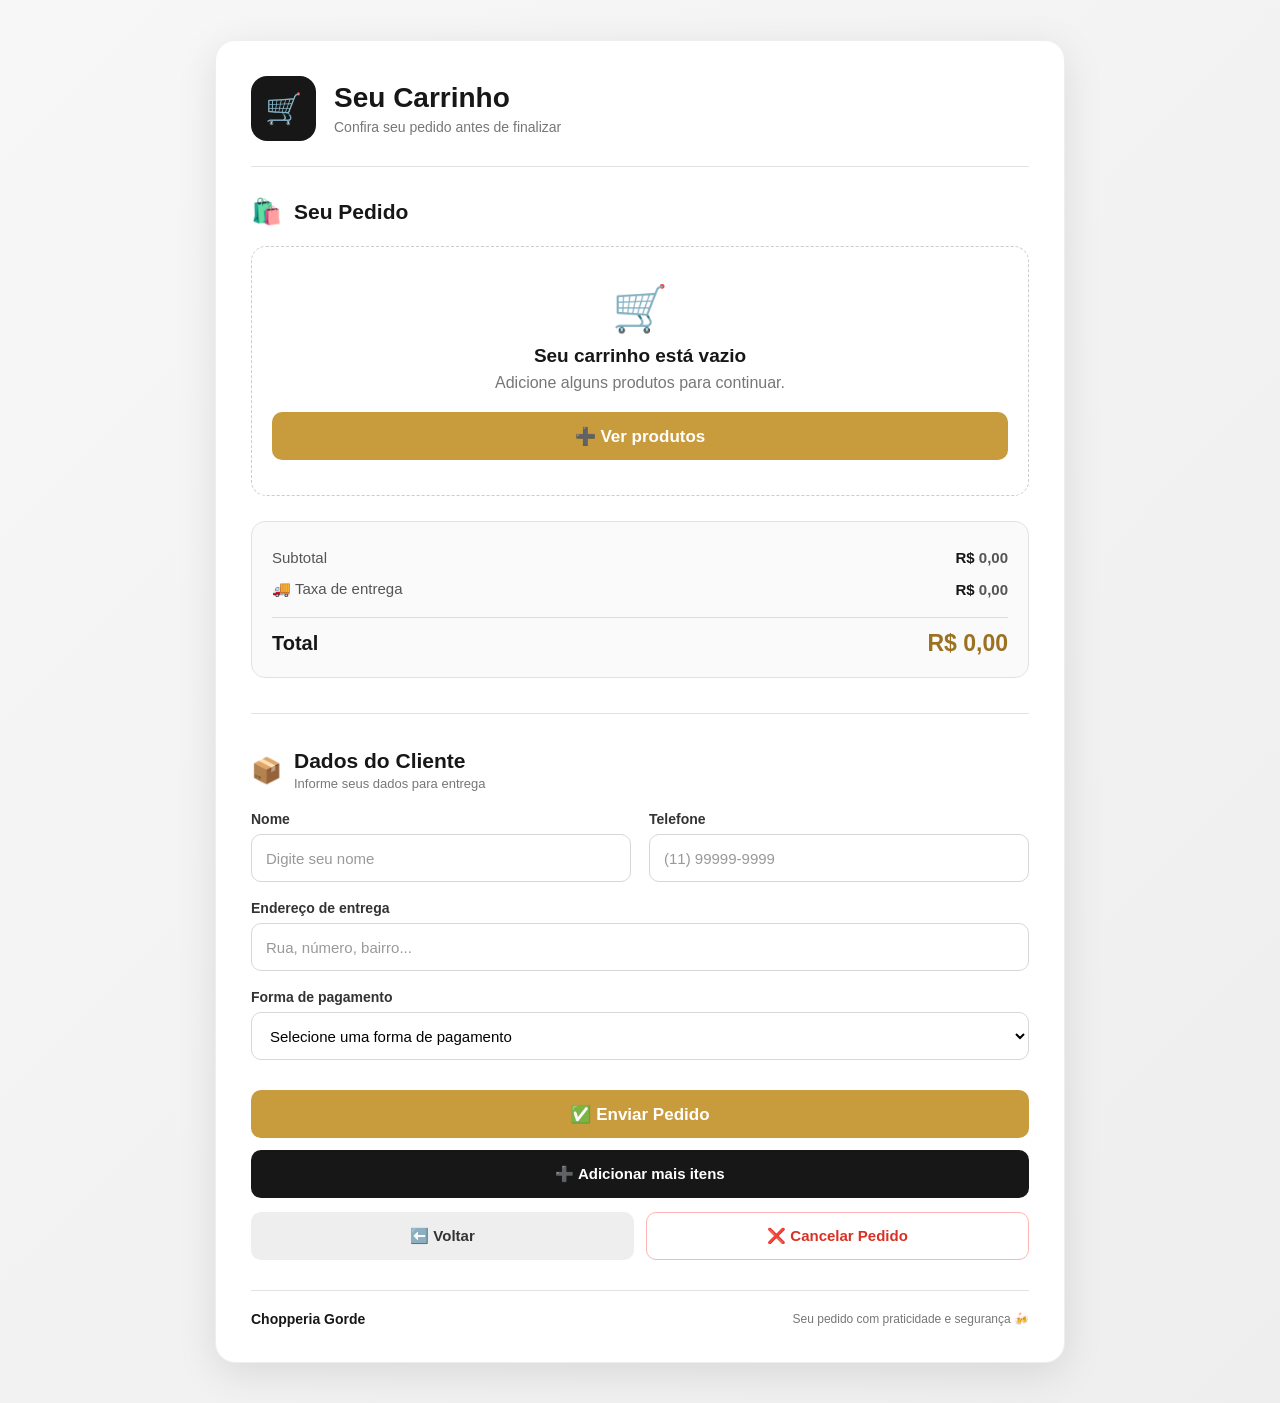
==== finalizar.html @ 3e79e614 "Add files via upload" ====
<!DOCTYPE html>
<html lang="pt-BR">

<head>
    <meta charset="UTF-8">

    <meta
        name="viewport"
        content="width=device-width, initial-scale=1.0"
    >

    <title>Finalizar Pedido - Chopperia Gorde</title>

    <link rel="stylesheet" href="style1.css">
</head>

<body>

    <main class="checkout-page">

        <div class="finalizar-container">

            <!-- CABEÇALHO -->
            <div class="checkout-header">

                <div class="icone-carrinho">
                    🛒
                </div>

                <div>
                    <h1>Seu Carrinho</h1>

                    <p>
                        Confira seu pedido antes de finalizar
                    </p>
                </div>

            </div>


            <!-- PRODUTOS -->
            <section class="pedido-section">

                <div class="section-title">
                    <span>🛍️</span>

                    <h2>Seu Pedido</h2>
                </div>

                <div id="lista">

                    <!-- PRODUTOS SERÃO INSERIDOS PELO JS -->

                </div>

                <div
                    id="carrinho-vazio"
                    class="carrinho-vazio hidden"
                >

                    <div class="vazio-icone">
                        🛒
                    </div>

                    <h3>Seu carrinho está vazio</h3>

                    <p>
                        Adicione alguns produtos para continuar.
                    </p>

                    <button
                        type="button"
                        class="btn btn-dourado"
                        onclick="window.location.href='index.html'"
                    >
                        ➕ Ver produtos
                    </button>

                </div>

            </section>


            <!-- RESUMO -->
            <section class="resumo">

                <div class="resumo-linha">

                    <span>Subtotal</span>

                    <strong>
                        R$ <span id="subtotal">0,00</span>
                    </strong>

                </div>


                <div class="resumo-linha">

                    <span>
                        🚚 Taxa de entrega
                    </span>

                    <strong>
                        R$ <span id="entrega">5,00</span>
                    </strong>

                </div>


                <div class="linha-total"></div>


                <div class="resumo-total">

                    <span>Total</span>

                    <strong>
                        R$ <span id="total">0,00</span>
                    </strong>

                </div>

            </section>


            <!-- DIVISÓRIA -->
            <div class="divisor"></div>


            <!-- DADOS DO CLIENTE -->
            <section class="cliente-section">

                <div class="section-title">

                    <span>📦</span>

                    <div>
                        <h2>Dados do Cliente</h2>

                        <p>
                            Informe seus dados para entrega
                        </p>
                    </div>

                </div>


                <div class="form-grid">

                    <!-- NOME -->
                    <div class="campo">

                        <label for="nome">
                            Nome
                        </label>

                        <input
                            type="text"
                            id="nome"
                            placeholder="Digite seu nome"
                            autocomplete="name"
                        >

                    </div>


                    <!-- TELEFONE -->
                    <div class="campo">

                        <label for="telefone">
                            Telefone
                        </label>

                        <input
                            type="tel"
                            id="telefone"
                            placeholder="(11) 99999-9999"
                            autocomplete="tel"
                        >

                    </div>


                    <!-- ENDEREÇO -->
                    <div class="campo campo-completo">

                        <label for="endereco">
                            Endereço de entrega
                        </label>

                        <input
                            type="text"
                            id="endereco"
                            placeholder="Rua, número, bairro..."
                            autocomplete="street-address"
                        >

                    </div>


                    <!-- PAGAMENTO -->
                    <div class="campo campo-completo">

                        <label for="pagamento">
                            Forma de pagamento
                        </label>

                        <select id="pagamento">

                            <option value="">
                                Selecione uma forma de pagamento
                            </option>

                            <option value="Pix">
                                💠 Pix
                            </option>

                            <option value="Cartão">
                                💳 Cartão
                            </option>

                            <option value="Dinheiro">
                                💵 Dinheiro
                            </option>

                        </select>

                    </div>

                </div>

            </section>


            <!-- BOTÕES -->
            <section class="acoes">

                <button
                    type="button"
                    class="btn btn-dourado"
                    onclick="finalizar()"
                >
                    ✅ Enviar Pedido
                </button>


                <button
                    type="button"
                    class="btn btn-secundario"
                    onclick="window.location.href='index.html'"
                >
                    ➕ Adicionar mais itens
                </button>


                <div class="acoes-secundarias">

                    <button
                        type="button"
                        class="btn btn-voltar"
                        onclick="voltar()"
                    >
                        ⬅️ Voltar
                    </button>


                    <button
                        type="button"
                        class="btn btn-cancelar"
                        onclick="cancelarPedido()"
                    >
                        ❌ Cancelar Pedido
                    </button>

                </div>

            </section>


            <!-- RODAPÉ -->
            <footer class="checkout-footer">

                <strong>Chopperia Gorde</strong>

                <span>
                    Seu pedido com praticidade e segurança 🍻
                </span>

            </footer>

        </div>

    </main>

    <script>
            /* =====================================================
            CONFIGURAÇÕES
            ===================================================== */

            const TAXA_ENTREGA = 5.00;

            // WhatsApp da Chopperia Gorde
            const WHATSAPP = "5511932286206";


            /* =====================================================
            FORMATAR DINHEIRO
            ===================================================== */

            function formatarPreco(valor) {

                return Number(valor)
                    .toFixed(2)
                    .replace(".", ",");

            }


            /* =====================================================
            PEGAR CESTA DO LOCALSTORAGE
            ===================================================== */

            function obterCesta() {

                try {

                    return JSON.parse(
                        localStorage.getItem("cesta")
                    ) || [];

                } catch (erro) {

                    console.error("Erro ao carregar cesta:", erro);

                    return [];

                }

            }


            /* =====================================================
            MOSTRAR PRODUTOS NO FINALIZAR
            ===================================================== */

            function carregarPedido() {

                const cesta = obterCesta();

                const lista =
                    document.getElementById("lista");

                const carrinhoVazio =
                    document.getElementById("carrinho-vazio");

                const subtotalElemento =
                    document.getElementById("subtotal");

                const entregaElemento =
                    document.getElementById("entrega");

                const totalElemento =
                    document.getElementById("total");


                if (!lista) {
                    return;
                }


                /* ================================================
                CESTA VAZIA
                ================================================= */

                if (cesta.length === 0) {

                    lista.innerHTML = "";

                    if (carrinhoVazio) {
                        carrinhoVazio.classList.remove("hidden");
                    }

                    subtotalElemento.textContent =
                        "0,00";

                    entregaElemento.textContent =
                        "0,00";

                    totalElemento.textContent =
                        "0,00";

                    return;
                }


                if (carrinhoVazio) {
                    carrinhoVazio.classList.add("hidden");
                }


                lista.innerHTML = "";


                let subtotal = 0;


                /* ================================================
                PRODUTOS
                ================================================= */

                cesta.forEach((produto, index) => {

                    const preco =
                        Number(produto.preco) || 0;

                    const quantidade =
                        Number(produto.quantidade) || 0;

                    const valorProduto =
                        preco * quantidade;

                    subtotal += valorProduto;


                    const item =
                        document.createElement("div");

                    item.className =
                        "item-pedido";


                    item.innerHTML = `

                        <div class="produto-info">

                            <strong>
                                ${produto.nome}
                            </strong>

                            <span>
                                R$ ${formatarPreco(preco)} cada
                            </span>

                        </div>


                        <div class="produto-controles">

                            <button
                                type="button"
                                onclick="diminuirItem(${index})">
                                −
                            </button>

                            <strong>
                                ${quantidade}
                            </strong>

                            <button
                                type="button"
                                onclick="aumentarItem(${index})">
                                +
                            </button>

                        </div>


                        <div class="produto-valor">

                            R$ ${formatarPreco(valorProduto)}

                        </div>

                    `;


                    lista.appendChild(item);

                });


                /* ================================================
                TOTAL
                ================================================= */

                const total =
                    subtotal + TAXA_ENTREGA;


                subtotalElemento.textContent =
                    formatarPreco(subtotal);

                entregaElemento.textContent =
                    formatarPreco(TAXA_ENTREGA);

                totalElemento.textContent =
                    formatarPreco(total);

            }


            /* =====================================================
            AUMENTAR ITEM
            ===================================================== */

            function aumentarItem(index) {

                const cesta = obterCesta();

                if (!cesta[index]) {
                    return;
                }


                cesta[index].quantidade++;


                localStorage.setItem(
                    "cesta",
                    JSON.stringify(cesta)
                );


                carregarPedido();

            }


            /* =====================================================
            DIMINUIR ITEM
            ===================================================== */

            function diminuirItem(index) {

                const cesta = obterCesta();

                if (!cesta[index]) {
                    return;
                }


                cesta[index].quantidade--;


                if (cesta[index].quantidade <= 0) {

                    cesta.splice(index, 1);

                }


                localStorage.setItem(
                    "cesta",
                    JSON.stringify(cesta)
                );


                carregarPedido();

            }


            /* =====================================================
            BOTÃO VOLTAR
            ===================================================== */

            function voltar() {

                window.history.back();

            }


            /* =====================================================
            CANCELAR PEDIDO
            ===================================================== */

            function cancelarPedido() {

                const confirmar =
                    confirm(
                        "Tem certeza que deseja cancelar o pedido?"
                    );


                if (!confirmar) {
                    return;
                }


                localStorage.removeItem("cesta");

                localStorage.removeItem("ultimoPedido");


                window.location.href =
                    "index.html";

            }


            /* =====================================================
            PAGAMENTO PIX
            ===================================================== */

            function verificarPagamento() {

                const pagamento =
                    document.getElementById("pagamento").value;

                const pixBox =
                    document.getElementById("pixBox");


                if (!pixBox) {
                    return;
                }


                if (pagamento === "Pix") {

                    pixBox.classList.remove("hidden");

                } else {

                    pixBox.classList.add("hidden");

                }

            }


            /* =====================================================
            FINALIZAR PEDIDO
            ===================================================== */

            function finalizar() {

                const nome =
                    document
                        .getElementById("nome")
                        .value
                        .trim();


                const telefone =
                    document
                        .getElementById("telefone")
                        .value
                        .trim();


                const endereco =
                    document
                        .getElementById("endereco")
                        .value
                        .trim();


                const pagamento =
                    document
                        .getElementById("pagamento")
                        .value;


                /* ================================================
                VALIDAÇÕES
                ================================================= */

                if (nome === "") {

                    alert("Digite seu nome.");

                    document
                        .getElementById("nome")
                        .focus();

                    return;

                }


                if (telefone === "") {

                    alert("Digite seu telefone.");

                    document
                        .getElementById("telefone")
                        .focus();

                    return;

                }


                if (endereco === "") {

                    alert("Digite o endereço de entrega.");

                    document
                        .getElementById("endereco")
                        .focus();

                    return;

                }


                if (pagamento === "") {

                    alert("Selecione a forma de pagamento.");

                    document
                        .getElementById("pagamento")
                        .focus();

                    return;

                }


                /* ================================================
                CESTA
                ================================================= */

                const cesta =
                    obterCesta();


                if (cesta.length === 0) {

                    alert(
                        "Seu carrinho está vazio."
                    );

                    window.location.href =
                        "index.html";

                    return;

                }


                /* ================================================
                CALCULAR VALORES
                ================================================= */

                let subtotal = 0;


                cesta.forEach(produto => {

                    subtotal +=
                        Number(produto.preco) *
                        Number(produto.quantidade);

                });


                const total =
                    subtotal + TAXA_ENTREGA;


                /* ================================================
                MONTAR PEDIDO
                ================================================= */

                const pedido = {

                    nome: nome,

                    telefone: telefone,

                    endereco: endereco,

                    pagamento: pagamento,

                    produtos: cesta,

                    subtotal: subtotal,

                    taxaEntrega: TAXA_ENTREGA,

                    total: total,

                    data:
                        new Date()
                            .toLocaleString("pt-BR")

                };


                /* ================================================
                SALVAR ÚLTIMO PEDIDO
                ================================================= */

                localStorage.setItem(
                    "ultimoPedido",
                    JSON.stringify(pedido)
                );


                /* ================================================
                MONTAR MENSAGEM WHATSAPP
                ================================================= */

                let mensagem = "";

                mensagem +=
                    "🍻 *CHOPPERIA GORDE*%0A";

                mensagem +=
                    "🛒 *NOVO PEDIDO*%0A";

                mensagem +=
                    "━━━━━━━━━━━━━━━━━━%0A%0A";


                mensagem +=
                    "👤 *DADOS DO CLIENTE*%0A";

                mensagem +=
                    "Nome: " +
                    nome +
                    "%0A";

                mensagem +=
                    "Telefone: " +
                    telefone +
                    "%0A%0A";


                mensagem +=
                    "📍 *ENDEREÇO DE ENTREGA*%0A";

                mensagem +=
                    endereco +
                    "%0A%0A";


                mensagem +=
                    "🛍️ *PEDIDO*%0A";


                cesta.forEach(produto => {

                    const quantidade =
                        Number(produto.quantidade);

                    const preco =
                        Number(produto.preco);

                    const subtotalProduto =
                        quantidade * preco;


                    mensagem +=
                        quantidade +
                        "x " +
                        produto.nome +
                        " — R$ " +
                        formatarPreco(subtotalProduto) +
                        "%0A";

                });


                mensagem +=
                    "%0A━━━━━━━━━━━━━━━━━━%0A";


                mensagem +=
                    "💰 Subtotal: R$ " +
                    formatarPreco(subtotal) +
                    "%0A";


                mensagem +=
                    "🚚 Entrega: R$ " +
                    formatarPreco(TAXA_ENTREGA) +
                    "%0A";


                mensagem +=
                    "💵 *TOTAL: R$ " +
                    formatarPreco(total) +
                    "*%0A%0A";


                mensagem +=
                    "💳 Forma de pagamento: *" +
                    pagamento +
                    "*%0A%0A";


                if (pagamento === "Pix") {

                    mensagem +=
                        "💠 Cliente realizará o pagamento via Pix.%0A";

                }


                mensagem +=
                    "%0A🔔 *Aguardando confirmação do pedido.*";


                /* ================================================
                ABRIR WHATSAPP
                ================================================= */

                const url =
                    "https://wa.me/" +
                    WHATSAPP +
                    "?text=" +
                    mensagem;


                window.open(
                    url,
                    "_blank"
                );


                /* ================================================
                LIMPAR CARRINHO
                ================================================= */

                localStorage.removeItem("cesta");

            }


            /* =====================================================
            INICIALIZAÇÃO
            ===================================================== */

            document.addEventListener(
                "DOMContentLoaded",
                function () {

                    carregarPedido();


                    const pagamento =
                        document.getElementById("pagamento");


                    if (pagamento) {

                        pagamento.addEventListener(
                            "change",
                            verificarPagamento
                        );

                    }

                }
            );
    </script>

    <div id="pixBox" class="pix-box hidden">

    <h3>💠 Pagamento via Pix</h3>

    <p>
        Escaneie o QR Code abaixo para realizar o pagamento.
    </p>

    <div id="qrcode"></div>

    <p>
        <strong>Chave Pix:</strong>
        <span id="chavePix">AGUARDANDO CNPJ</span>
    </p>

    <p>
        Após realizar o pagamento, envie o comprovante pelo WhatsApp.
    </p>

</div>

    </script>
    <!-- JAVASCRIPT -->
    <script src="script.js"></script>

</body>

</html>
---- style1.css ----
/* =========================================================
   CHOPPERIA GORDE
   FINALIZAR PEDIDO
   ========================================================= */


/* =========================================================
   RESET
   ========================================================= */

* {
    margin: 0;
    padding: 0;
    box-sizing: border-box;
}


body {
    font-family: Arial, Helvetica, sans-serif;

    background:
        linear-gradient(
            135deg,
            #f7f7f7,
            #eeeeee
        );

    color: #171717;

    min-height: 100vh;
}


/* =========================================================
   VARIÁVEIS
   ========================================================= */

:root {

    --dourado: #c89b3c;

    --dourado-claro: #e2c16d;

    --dourado-escuro: #9b7222;

    --preto: #171717;

    --cinza: #f5f5f5;

    --cinza-borda: #e2e2e2;

    --branco: #ffffff;

    --vermelho: #d93025;

    --verde: #198754;
}


/* =========================================================
   PÁGINA
   ========================================================= */

.checkout-page {

    width: 100%;

    min-height: 100vh;

    padding: 40px 20px;

    display: flex;

    justify-content: center;

    align-items: flex-start;
}


/* =========================================================
   CONTAINER
   ========================================================= */

.finalizar-container {

    width: 100%;

    max-width: 850px;

    background: var(--branco);

    border-radius: 20px;

    padding: 35px;

    box-shadow:
        0 10px 40px rgba(0, 0, 0, 0.10);

    border: 1px solid #eeeeee;
}


/* =========================================================
   CABEÇALHO
   ========================================================= */

.checkout-header {

    display: flex;

    align-items: center;

    gap: 18px;

    padding-bottom: 25px;

    border-bottom: 1px solid var(--cinza-borda);

    margin-bottom: 30px;
}


.icone-carrinho {

    width: 65px;

    height: 65px;

    border-radius: 16px;

    background: var(--preto);

    display: flex;

    align-items: center;

    justify-content: center;

    font-size: 30px;
}


.checkout-header h1 {

    font-size: 28px;

    margin-bottom: 5px;
}


.checkout-header p {

    color: #777;

    font-size: 14px;
}


/* =========================================================
   TÍTULOS DAS SEÇÕES
   ========================================================= */

.section-title {

    display: flex;

    align-items: center;

    gap: 12px;

    margin-bottom: 20px;
}


.section-title > span {

    font-size: 25px;
}


.section-title h2 {

    font-size: 21px;
}


.section-title p {

    font-size: 13px;

    color: #777;

    margin-top: 3px;
}


/* =========================================================
   PRODUTOS
   ========================================================= */

#lista {

    display: flex;

    flex-direction: column;

    gap: 12px;
}


.item-finalizar {

    border: 1px solid var(--cinza-borda);

    border-radius: 14px;

    padding: 18px;

    display: flex;

    align-items: center;

    justify-content: space-between;

    gap: 20px;

    transition: 0.2s;
}


.item-finalizar:hover {

    border-color: var(--dourado);

    box-shadow:
        0 4px 15px rgba(0, 0, 0, 0.06);
}


.item-info {

    flex: 1;
}


.item-nome {

    font-size: 17px;

    font-weight: bold;

    margin-bottom: 5px;
}


.item-preco {

    color: #777;

    font-size: 14px;
}


/* =========================================================
   CONTROLES DE QUANTIDADE
   ========================================================= */

.item-controles {

    display: flex;

    align-items: center;

    gap: 8px;
}


.btn-qtd {

    width: 36px;

    height: 36px;

    border: none;

    border-radius: 9px;

    background: var(--preto);

    color: white;

    font-size: 20px;

    font-weight: bold;

    cursor: pointer;

    transition: 0.2s;
}


.btn-qtd:hover {

    background: var(--dourado);
}


.quantidade {

    min-width: 30px;

    text-align: center;

    font-size: 17px;

    font-weight: bold;
}


/* =========================================================
   PREÇO DO ITEM
   ========================================================= */

.item-total {

    min-width: 100px;

    text-align: right;

    font-weight: bold;

    font-size: 16px;
}


/* =========================================================
   BOTÃO REMOVER
   ========================================================= */

.btn-remover {

    width: 35px;

    height: 35px;

    border-radius: 9px;

    border: 1px solid #ffb5b5;

    background: #fff;

    color: var(--vermelho);

    cursor: pointer;

    font-size: 16px;

    transition: 0.2s;
}


.btn-remover:hover {

    background: var(--vermelho);

    color: white;
}


/* =========================================================
   CARRINHO VAZIO
   ========================================================= */

.carrinho-vazio {

    text-align: center;

    padding: 35px 20px;

    border: 1px dashed #ccc;

    border-radius: 15px;
}


.vazio-icone {

    font-size: 45px;

    margin-bottom: 10px;
}


.carrinho-vazio h3 {

    font-size: 19px;

    margin-bottom: 7px;
}


.carrinho-vazio p {

    color: #777;

    margin-bottom: 20px;
}


/* =========================================================
   RESUMO
   ========================================================= */

.resumo {

    margin-top: 25px;

    padding: 20px;

    background: #fafafa;

    border-radius: 14px;

    border: 1px solid var(--cinza-borda);
}


.resumo-linha {

    display: flex;

    justify-content: space-between;

    align-items: center;

    padding: 7px 0;

    font-size: 15px;
}


.resumo-linha span {

    color: #555;
}


.linha-total {

    height: 1px;

    background: #ddd;

    margin: 12px 0;
}


.resumo-total {

    display: flex;

    justify-content: space-between;

    align-items: center;

    font-size: 20px;

    font-weight: bold;
}


.resumo-total strong {

    color: var(--dourado-escuro);

    font-size: 23px;
}


/* =========================================================
   DIVISOR
   ========================================================= */

.divisor {

    height: 1px;

    background: var(--cinza-borda);

    margin: 35px 0;
}


/* =========================================================
   FORMULÁRIO
   ========================================================= */

.form-grid {

    display: grid;

    grid-template-columns: 1fr 1fr;

    gap: 18px;
}


.campo {

    display: flex;

    flex-direction: column;

    gap: 7px;
}


.campo-completo {

    grid-column: 1 / -1;
}


.campo label {

    font-size: 14px;

    font-weight: bold;

    color: #333;
}


.campo input,
.campo select {

    width: 100%;

    height: 48px;

    border: 1px solid #d7d7d7;

    border-radius: 10px;

    padding: 0 14px;

    font-size: 15px;

    background: white;

    outline: none;

    transition: 0.2s;
}


.campo input:focus,
.campo select:focus {

    border-color: var(--dourado);

    box-shadow:
        0 0 0 3px rgba(200, 155, 60, 0.15);
}


.campo input::placeholder {

    color: #999;
}


/* =========================================================
   BOTÕES
   ========================================================= */

.acoes {

    display: flex;

    flex-direction: column;

    gap: 12px;

    margin-top: 30px;
}


.btn {

    width: 100%;

    min-height: 48px;

    border-radius: 10px;

    border: none;

    padding: 12px 18px;

    font-size: 15px;

    font-weight: bold;

    cursor: pointer;

    transition: 0.2s;
}


.btn-dourado {

    background: var(--dourado);

    color: white;

    font-size: 17px;
}


.btn-dourado:hover {

    background: var(--dourado-escuro);

    transform: translateY(-1px);
}


.btn-secundario {

    background: var(--preto);

    color: white;
}


.btn-secundario:hover {

    background: #333;
}


.acoes-secundarias {

    display: grid;

    grid-template-columns: 1fr 1fr;

    gap: 12px;

    margin-top: 2px;
}


.btn-voltar {

    background: #eeeeee;

    color: #333;
}


.btn-voltar:hover {

    background: #ddd;
}


.btn-cancelar {

    background: #fff;

    color: var(--vermelho);

    border: 1px solid #ffb5b5;
}


.btn-cancelar:hover {

    background: var(--vermelho);

    color: white;
}


/* =========================================================
   FOOTER
   ========================================================= */

.checkout-footer {

    margin-top: 30px;

    padding-top: 20px;

    border-top: 1px solid var(--cinza-borda);

    display: flex;

    justify-content: space-between;

    align-items: center;

    color: #777;

    font-size: 12px;
}


.checkout-footer strong {

    color: var(--preto);

    font-size: 14px;
}


/* =========================================================
   ESCONDER
   ========================================================= */

.hidden {

    display: none !important;
}


/* =========================================================
   RESPONSIVO
   ========================================================= */

@media (max-width: 650px) {

    .checkout-page {

        padding: 15px 10px;
    }


    .finalizar-container {

        padding: 22px 16px;

        border-radius: 15px;
    }


    .checkout-header {

        gap: 12px;
    }


    .icone-carrinho {

        width: 52px;

        height: 52px;

        font-size: 25px;
    }


    .checkout-header h1 {

        font-size: 23px;
    }


    .form-grid {

        grid-template-columns: 1fr;
    }


    .campo-completo {

        grid-column: auto;
    }


    .item-finalizar {

        display: grid;

        grid-template-columns: 1fr auto;

        gap: 12px;
    }


    .item-controles {

        grid-column: 1;

        justify-content: flex-start;
    }


    .item-total {

        grid-column: 2;

        grid-row: 1 / 3;

        align-self: center;
    }


    .acoes-secundarias {

        grid-template-columns: 1fr;
    }


    .checkout-footer {

        flex-direction: column;

        gap: 5px;

        text-align: center;
    }

}


@media (max-width: 400px) {

    .finalizar-container {

        padding: 18px 12px;
    }


    .resumo-total {

        font-size: 18px;
    }


    .resumo-total strong {

        font-size: 20px;
    }

}
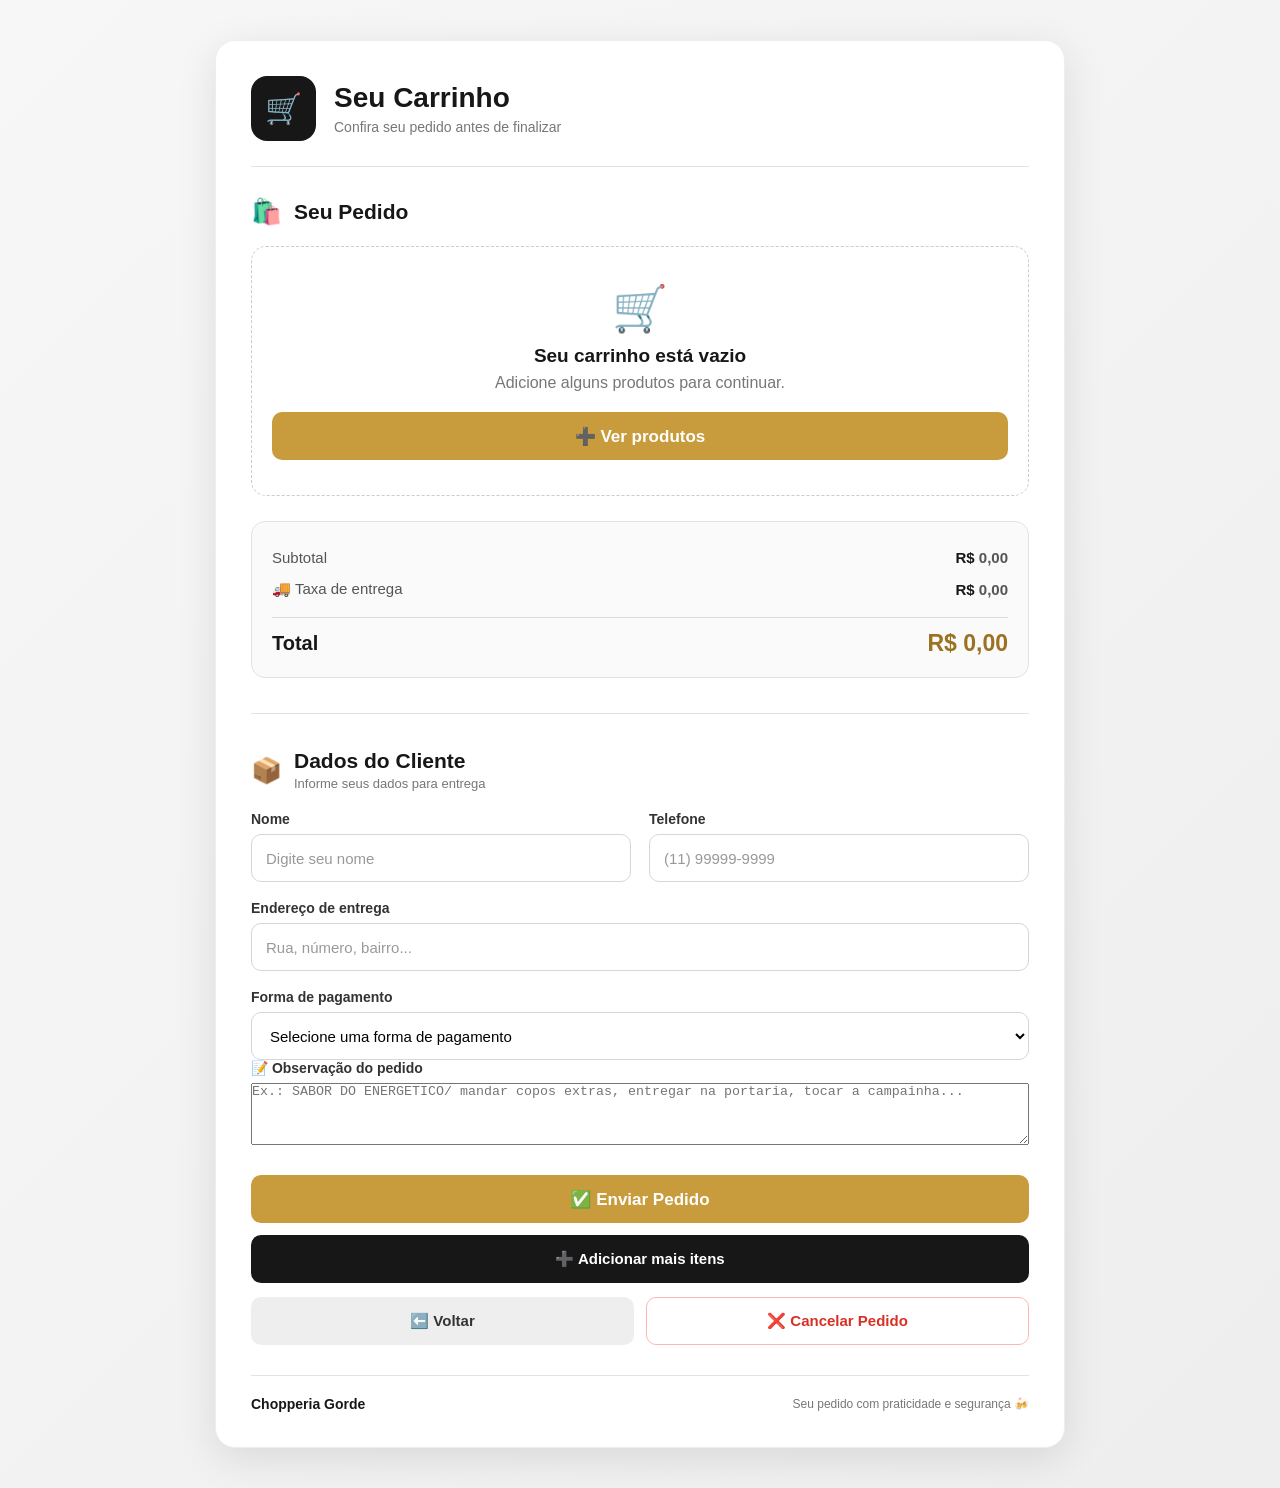
==== commit 19d5c6e6: "Add observation textarea to finalizar.html Added a textarea for order observations in finalizar.html" ====
--- a/finalizar.html
+++ b/finalizar.html
@@ -229,6 +229,19 @@
                     </div>
 
                 </div>
+                <div class="campo campo-completo">
+
+                <label for="observacao">
+                    📝 Observação do pedido
+                </label>
+
+                <textarea
+                    id="observacao"
+                    rows="4"
+                    placeholder="Ex.: SABOR DO ENERGETICO/ mandar copos extras, entregar na portaria, tocar a campainha..."
+                ></textarea>
+
+            </div>
 
             </section>
 
@@ -301,7 +314,7 @@
             const TAXA_ENTREGA = 5.00;
 
             // WhatsApp da Chopperia Gorde
-            const WHATSAPP = "5511932286206";
+            const WHATSAPP = "5511932195719";
 
 
             /* =====================================================
@@ -960,6 +973,10 @@
             );
     </script>
 
+
+    
+
+
     <div id="pixBox" class="pix-box hidden">
 
     <h3>💠 Pagamento via Pix</h3>
@@ -972,7 +989,7 @@
 
     <p>
         <strong>Chave Pix:</strong>
-        <span id="chavePix">AGUARDANDO CNPJ</span>
+        <span id="chavePix">64.509.685/0001-89</span>
     </p>
 
     <p>
@@ -987,4 +1004,4 @@
 
 </body>
 
-</html>+</html>
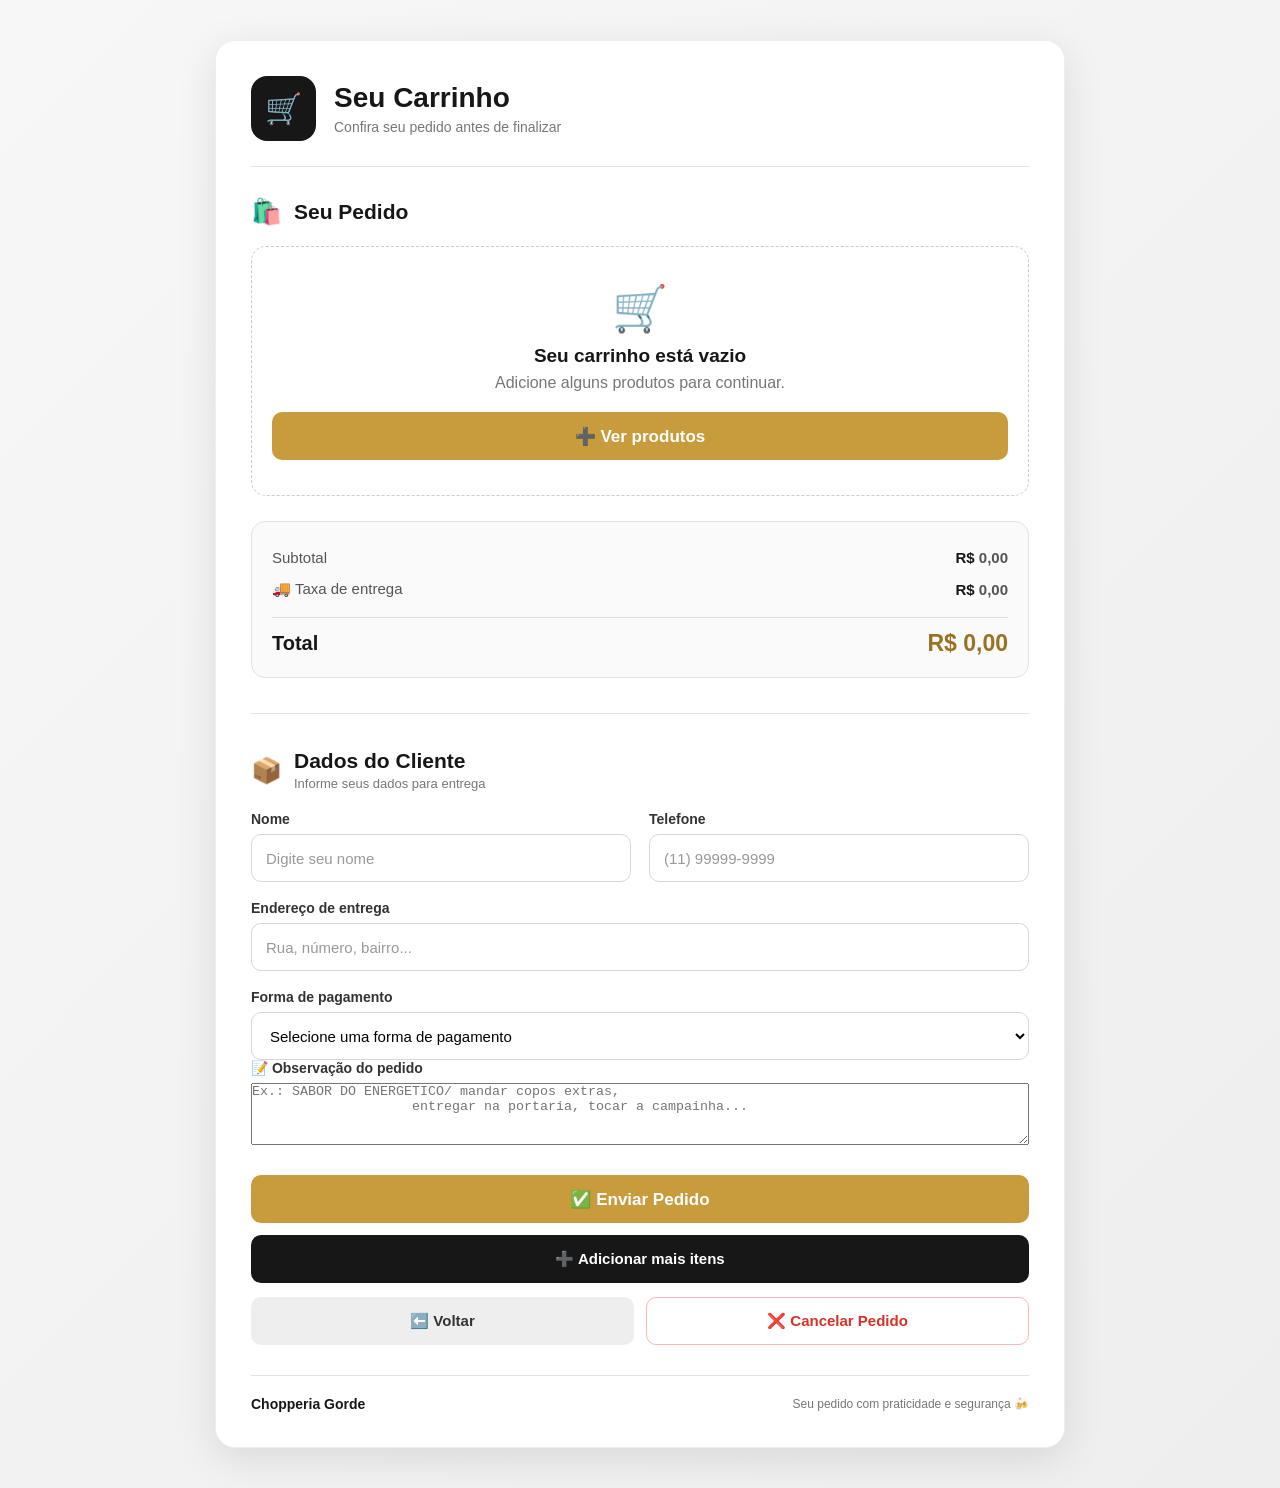
==== commit 44293a14: "Refactor cliente-section and add validation alerts" ====
--- a/finalizar.html
+++ b/finalizar.html
@@ -129,7 +129,7 @@
 
 
             <!-- DADOS DO CLIENTE -->
-            <section class="cliente-section">
+        <section class="cliente-section">
 
                 <div class="section-title">
 
@@ -229,21 +229,20 @@
                     </div>
 
                 </div>
+
                 <div class="campo campo-completo">
-
                 <label for="observacao">
                     📝 Observação do pedido
                 </label>
-
                 <textarea
                     id="observacao"
                     rows="4"
-                    placeholder="Ex.: SABOR DO ENERGETICO/ mandar copos extras, entregar na portaria, tocar a campainha..."
+                    placeholder="Ex.: SABOR DO ENERGETICO/ mandar copos extras,
+                    entregar na portaria, tocar a campainha..."
                 ></textarea>
-
             </div>
 
-            </section>
+        </section>
 
 
             <!-- BOTÕES -->
@@ -732,6 +731,30 @@
 
                 }
 
+                if (observacao === "") {
+
+                    alert("Digite a observação do pedido.");
+
+                    document
+                        .getElementById("observacao")
+                        .focus();
+
+                    return;
+
+                }
+
+                if (endereco === "") {
+
+                    alert("Digite o endereço de entrega.");
+
+                    document
+                        .getElementById("endereco")
+                        .focus();
+
+                    return;
+
+                }
+
 
                 /* ================================================
                 CESTA
@@ -914,6 +937,15 @@
 
                 }
 
+                if (observacao) {
+
+                    mensagem +=
+                        "📝 Observação: " +
+                        observacao +
+                        "%0A%0A";
+
+                }
+
 
                 mensagem +=
                     "%0A🔔 *Aguardando confirmação do pedido.*";
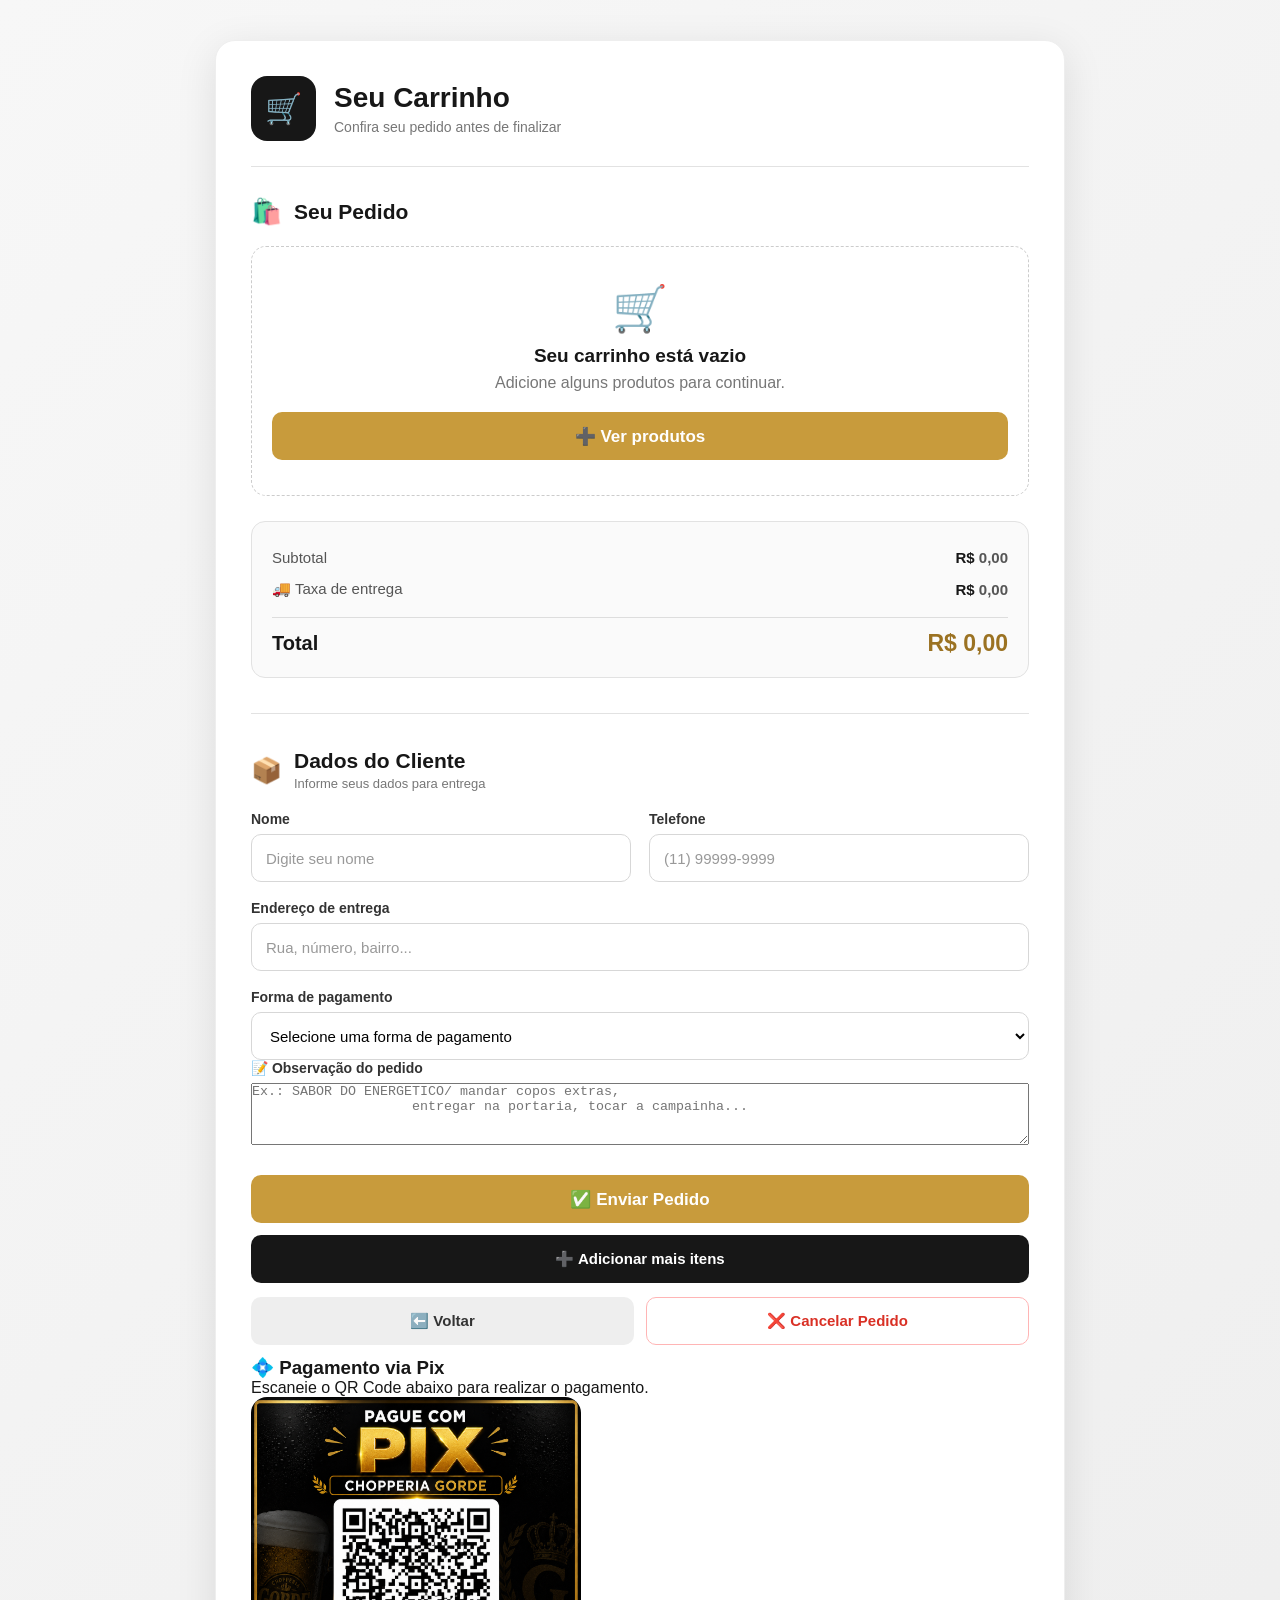
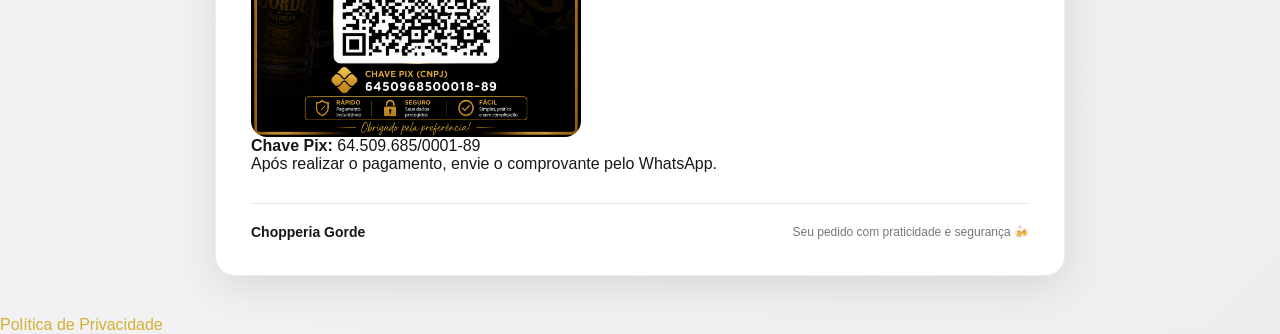
==== commit 8f4851fb: "Primeiro commit do site" ====
--- a/finalizar.html
+++ b/finalizar.html
@@ -287,6 +287,28 @@
 
                 </div>
 
+        <div id="pixBox" class="pixBox">
+
+                <h3>💠 Pagamento via Pix</h3>
+
+                <p>
+                    Escaneie o QR Code abaixo para realizar o pagamento.
+                </p>
+
+                <img src="fotos/pix.png" alt="pix" class="pix-img">
+
+                <p>
+                    <strong>Chave Pix:</strong>
+                    <span id="chavePix">64.509.685/0001-89</span>
+                </p>
+
+                <p>
+                    Após realizar o pagamento, envie o comprovante pelo WhatsApp.
+                </p>
+
+        </div>
+
+
             </section>
 
 
@@ -674,6 +696,10 @@
                     document
                         .getElementById("pagamento")
                         .value;
+                
+                let observacao =
+                document
+                .getElementById('observacao').value.trim();
 
 
                 /* ================================================
@@ -928,6 +954,11 @@
                     "💳 Forma de pagamento: *" +
                     pagamento +
                     "*%0A%0A";
+                
+                mensagem +=
+                    "📝 Observação: " +
+                    observacao +
+                    "%0A%0A";
 
 
                 if (pagamento === "Pix") {
@@ -936,17 +967,7 @@
                         "💠 Cliente realizará o pagamento via Pix.%0A";
 
                 }
-
-                if (observacao) {
-
-                    mensagem +=
-                        "📝 Observação: " +
-                        observacao +
-                        "%0A%0A";
-
-                }
-
-
+                
                 mensagem +=
                     "%0A🔔 *Aguardando confirmação do pedido.*";
 
@@ -1005,35 +1026,13 @@
             );
     </script>
 
-
-    
-
-
-    <div id="pixBox" class="pix-box hidden">
-
-    <h3>💠 Pagamento via Pix</h3>
-
-    <p>
-        Escaneie o QR Code abaixo para realizar o pagamento.
-    </p>
-
-    <div id="qrcode"></div>
-
-    <p>
-        <strong>Chave Pix:</strong>
-        <span id="chavePix">64.509.685/0001-89</span>
-    </p>
-
-    <p>
-        Após realizar o pagamento, envie o comprovante pelo WhatsApp.
-    </p>
-
-</div>
-
     </script>
     <!-- JAVASCRIPT -->
     <script src="script.js"></script>
+    <a href="politica-privacidade.html" 
+            style="color: #d4af37; text-decoration: none;">
+                Política de Privacidade</a>
 
 </body>
 
-</html>
+</html>
--- a/style1.css
+++ b/style1.css
@@ -29,7 +29,16 @@
 
     min-height: 100vh;
 }
-
+.pix-img {
+    width: 330px;
+    height: 340px;
+    border-radius: 16px;
+    background: var(--preto);
+    display: flex;
+    align-items: center;
+    justify-content: center;
+    font-size: 30px;
+}
 
 /* =========================================================
    VARIÁVEIS
@@ -730,7 +739,7 @@
    RESPONSIVO
    ========================================================= */
 
-@media (max-width: 650px) {
+@media (max-width: 600px) {
 
     .checkout-page {
 
